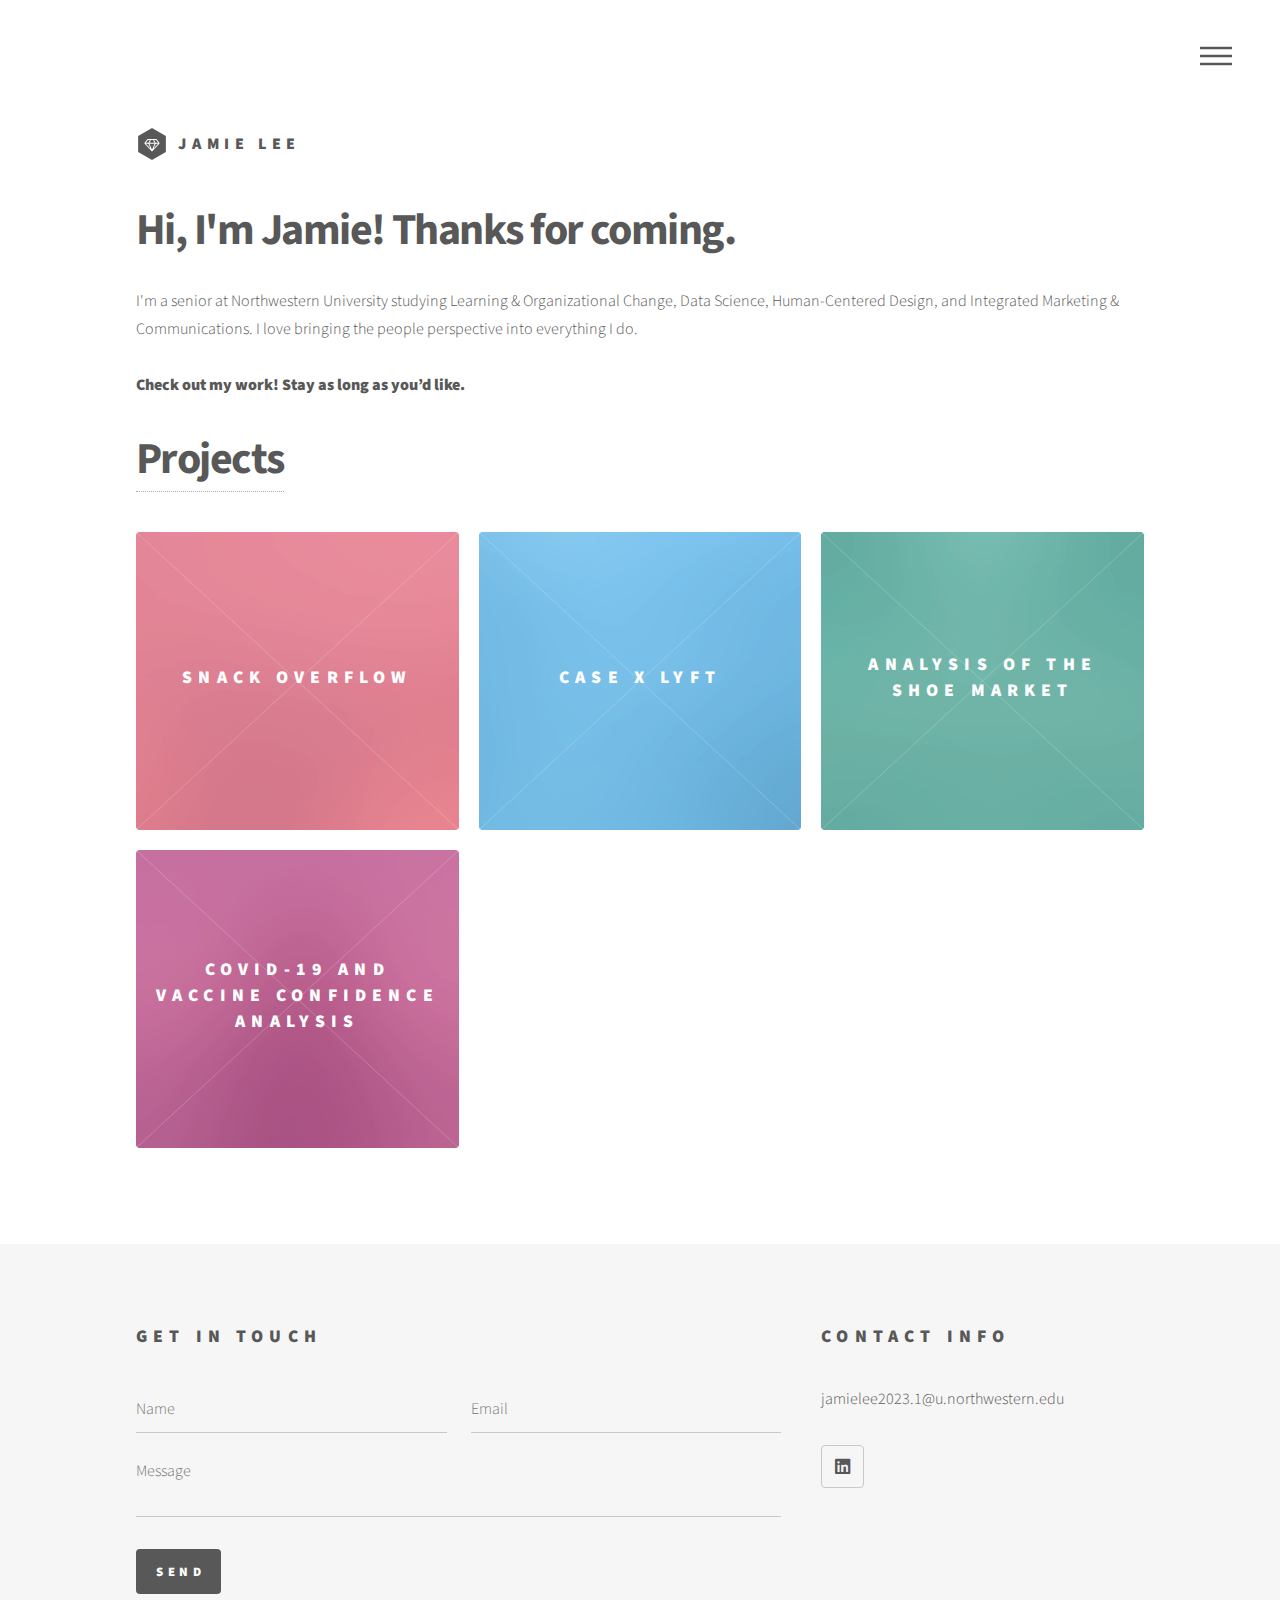
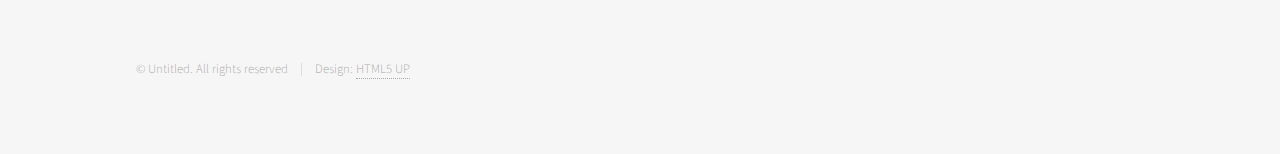
==== index.html @ cfb66560 "uploaded first draft" ====
<!DOCTYPE HTML>
<!--
	Phantom by HTML5 UP
	html5up.net | @ajlkn
	Free for personal and commercial use under the CCA 3.0 license (html5up.net/license)
-->
<html>
	<head>
		<title>Phantom by HTML5 UP</title>
		<meta charset="utf-8" />
		<meta name="viewport" content="width=device-width, initial-scale=1, user-scalable=no" />
		<link rel="stylesheet" href="assets/css/main.css" />
		<noscript><link rel="stylesheet" href="assets/css/noscript.css" /></noscript>
	</head>
	<body class="is-preload">
		<!-- Wrapper -->
			<div id="wrapper">

				<!-- Header -->
					<header id="header">
						<div class="inner">

							<!-- Logo -->
								<a href="index.html" class="logo">
									<span class="symbol"><img src="images/logo.svg" alt="" /></span><span class="title">Jamie Lee</span>
								</a>

							<!-- Nav -->
								<nav>
									<ul>
										<li><a href="#menu">Menu</a></li>
									</ul>
								</nav>

						</div>
					</header>

				<!-- Menu -->
					<nav id="menu">
						<h2>Menu</h2>
						<ul>
							<li><a href="index.html">Home</a></li>
							<li><a href="index.html#target">Projects</a></li>
							<li><a href="About_Me.html">About Me</a></li>
							<li><a href="files/Lee_Jamie_Yun_Resume_LOC.pdf" target="_blank" >Resume</a></li>
						</ul>
					</nav>

				<!-- Main -->
					<div id="main">
						<div class="inner">
							<header>
								<h1>Hi, I'm Jamie! Thanks for coming.<br /></h1>
								<p> I'm a senior at Northwestern University studying Learning & Organizational Change, Data Science, Human-Centered Design, and Integrated Marketing & Communications. I love bringing the people perspective into everything I do.<br><br>
<b>Check out my work! Stay as long as you’d like.</b>
</p>
							</header>
							<header>
							  <h1><a id="target">Projects</a></h1>
							</header>
							<section class="tiles">
								<article class="style1">
									<span class="image">
										<img src="images/pic01.jpg" alt="" />
									</span>
									<a href="project1.html">
										<h2>Snack Overflow</h2>
										<div class="content">
											<p>How might we foster a greater sense of belonging in CS at Northwestern?</p>
										</div>
									</a>
								</article>
								<article class="style2">
									<span class="image">
										<img src="images/pic02.jpg" alt="" />
									</span>
									<a href="project2.html">
										<h2>CASE x Lyft</h2>
										<div class="content">
											<p>How can we improve the ride payment experience to increase brand loyalty amongst college students?
</p>
										</div>
									</a>
								</article>
								<article class="style3">
									<span class="image">
										<img src="images/pic03.jpg" alt="" />
									</span>
									<a href="project3.html">
										<h2>Analysis of the Shoe Market</h2>
										<div class="content">
											<p>Using SPSS for market research</p>
										</div>
									</a>
								</article>
								<article class="style4">
									<span class="image">
										<img src="images/pic04.jpg" alt="" />
									</span>
									<a href="Lee_Jamie_EDA_Long_Form.html">
										<h2>COVID-19 and Vaccine Confidence Analysis</h2>
										<div class="content">
											<p>Conducting exploratory data analysis (EDA) using R</p>
										</div>
									</a>
								</article>
								<!-- for later projects, squeeze here -->
							</section>
						</div>
					</div>

				<!-- Footer -->
					<footer id="footer">
						<div class="inner">
							<section>
								<h2>Get in touch</h2>
								<form method="post" action="#">
									<div class="fields">
										<div class="field half">
											<input type="text" name="name" id="name" placeholder="Name" />
										</div>
										<div class="field half">
											<input type="email" name="email" id="email" placeholder="Email" />
										</div>
										<div class="field">
											<textarea name="message" id="message" placeholder="Message"></textarea>
										</div>
									</div>
									<ul class="actions">
										<li><input type="submit" value="Send" class="primary" /></li>
									</ul>
								</form>
							</section>
							<section>
								<h2>Contact Info</h2>
								<p>jamielee2023.1@u.northwestern.edu</p>
								<ul class="icons">
									<li><a href="https://www.linkedin.com/in/jamie-yun-lee-a96903170/" class="icon brands style2 fa-linkedin"><span class="label">LinkedIn</span></a></li>
								</ul>
							</section>
							<ul class="copyright">
								<li>&copy; Untitled. All rights reserved</li><li>Design: <a href="http://html5up.net">HTML5 UP</a></li>
							</ul>
						</div>
					</footer>

			</div>

		<!-- Scripts -->
			<script src="assets/js/jquery.min.js"></script>
			<script src="assets/js/browser.min.js"></script>
			<script src="assets/js/breakpoints.min.js"></script>
			<script src="assets/js/util.js"></script>
			<script src="assets/js/main.js"></script>

	</body>
</html>
---- assets/css/main.css ----
@import url(fontawesome-all.min.css);
@import url("https://fonts.googleapis.com/css?family=Source+Sans+Pro:300,700,900");

/*
	Phantom by HTML5 UP
	html5up.net | @ajlkn
	Free for personal and commercial use under the CCA 3.0 license (html5up.net/license)
*/

html, body, div, span, applet, object,
iframe, h1, h2, h3, h4, h5, h6, p, blockquote,
pre, a, abbr, acronym, address, big, cite,
code, del, dfn, em, img, ins, kbd, q, s, samp,
small, strike, strong, sub, sup, tt, var, b,
u, i, center, dl, dt, dd, ol, ul, li, fieldset,
form, label, legend, table, caption, tbody,
tfoot, thead, tr, th, td, article, aside,
canvas, details, embed, figure, figcaption,
footer, header, hgroup, menu, nav, output, ruby,
section, summary, time, mark, audio, video {
	margin: 0;
	padding: 0;
	border: 0;
	font-size: 100%;
	font: inherit;
	vertical-align: baseline;}

article, aside, details, figcaption, figure,
footer, header, hgroup, menu, nav, section {
	display: block;}

body {
	line-height: 1;
}

ol, ul {
	list-style: none;
}

blockquote, q {
	quotes: none;
}

	blockquote:before, blockquote:after, q:before, q:after {
		content: '';
		content: none;
	}

table {
	border-collapse: collapse;
	border-spacing: 0;
}

body {
	-webkit-text-size-adjust: none;
}

mark {
	background-color: transparent;
	color: inherit;
}

input::-moz-focus-inner {
	border: 0;
	padding: 0;
}

input, select, textarea {
	-moz-appearance: none;
	-webkit-appearance: none;
	-ms-appearance: none;
	appearance: none;
}

/* Basic */

	@-ms-viewport {
		width: device-width;
	}

	body {
		-ms-overflow-style: scrollbar;
	}

	@media screen and (max-width: 480px) {

		html, body {
			min-width: 320px;
		}

	}

	html {
		box-sizing: border-box;
	}

	*, *:before, *:after {
		box-sizing: inherit;
	}

	body {
		background: #ffffff;
	}

		body.is-preload *, body.is-preload *:before, body.is-preload *:after {
			-moz-animation: none !important;
			-webkit-animation: none !important;
			-ms-animation: none !important;
			animation: none !important;
			-moz-transition: none !important;
			-webkit-transition: none !important;
			-ms-transition: none !important;
			transition: none !important;
		}

/* Type */

	body, input, select, textarea {
		color: #585858;
		font-family: "Source Sans Pro", Helvetica, sans-serif;
		font-size: 16pt;
		font-weight: 300;
		line-height: 1.75;
	}

		@media screen and (max-width: 1680px) {

			body, input, select, textarea {
				font-size: 14pt;
			}

		}

		@media screen and (max-width: 1280px) {

			body, input, select, textarea {
				font-size: 12pt;
			}

		}

	a {
		-moz-transition: border-bottom-color 0.2s ease, color 0.2s ease;
		-webkit-transition: border-bottom-color 0.2s ease, color 0.2s ease;
		-ms-transition: border-bottom-color 0.2s ease, color 0.2s ease;
		transition: border-bottom-color 0.2s ease, color 0.2s ease;
		text-decoration: none;
		color: #585858;
		border-bottom: dotted 1px rgba(88, 88, 88, 0.5);
	}

		a:hover {
			border-bottom-color: transparent;
			color: #f2849e !important;
		}

	strong, b {
		font-weight: 900;
	}

	em, i {
		font-style: italic;
	}

	p {
		margin: 0 0 2em 0;
	}

	h1 {
		font-size: 2.75em;
		font-weight: 700;
		line-height: 1.3;
		margin: 0 0 1em 0;
		letter-spacing: -0.035em;
	}

		h1 a {
			color: inherit;
		}

		@media screen and (max-width: 736px) {

			h1 {
				font-size: 2em;
				margin: 0 0 1em 0;
			}

		}

		@media screen and (max-width: 360px) {

			h1 {
				font-size: 1.75em;
			}

		}

	h2, h3, h4, h5, h6 {
		font-weight: 900;
		line-height: 1.5;
		margin: 0 0 2em 0;
		text-transform: uppercase;
		letter-spacing: 0.35em;
	}

		h2 a, h3 a, h4 a, h5 a, h6 a {
			color: inherit;
		}

	h2 {
		font-size: 1.1em;
	}

	h3 {
		font-size: 1em;
	}

	h4 {
		font-size: 0.8em;
	}

	h5 {
		font-size: 0.8em;
	}

	h6 {
		font-size: 0.8em;
	}

	@media screen and (max-width: 980px) {

		h1 br, h2 br, h3 br, h4 br, h5 br, h6 br {
			display: none;
		}

	}

	@media screen and (max-width: 736px) {

		h2 {
			font-size: 1em;
		}

		h3 {
			font-size: 0.8em;
		}

	}

	sub {
		font-size: 0.8em;
		position: relative;
		top: 0.5em;
	}

	sup {
		font-size: 0.8em;
		position: relative;
		top: -0.5em;
	}

	blockquote {
		border-left: solid 4px #c9c9c9;
		font-style: italic;
		margin: 0 0 2em 0;
		padding: 0.5em 0 0.5em 2em;
	}

	code {
		background: rgba(144, 144, 144, 0.075);
		border-radius: 4px;
		border: solid 1px #c9c9c9;
		font-family: "Courier New", monospace;
		font-size: 0.9em;
		margin: 0 0.25em;
		padding: 0.25em 0.65em;
	}

	pre {
		-webkit-overflow-scrolling: touch;
		font-family: "Courier New", monospace;
		font-size: 0.9em;
		margin: 0 0 2em 0;
	}

		pre code {
			display: block;
			line-height: 1.75;
			padding: 1em 1.5em;
			overflow-x: auto;
		}

	hr {
		border: 0;
		border-bottom: solid 1px #c9c9c9;
		margin: 2em 0;
	}

		hr.major {
			margin: 3em 0;
		}

	.align-left {
		text-align: left;
	}

	.align-center {
		text-align: center;
	}

	.align-right {
		text-align: right;
	}

/* Row */

	.row {
		display: flex;
		flex-wrap: wrap;
		box-sizing: border-box;
		align-items: stretch;
	}

		.row > * {
			box-sizing: border-box;
		}

		.row.gtr-uniform > * > :last-child {
			margin-bottom: 0;
		}

		.row.aln-left {
			justify-content: flex-start;
		}

		.row.aln-center {
			justify-content: center;
		}

		.row.aln-right {
			justify-content: flex-end;
		}

		.row.aln-top {
			align-items: flex-start;
		}

		.row.aln-middle {
			align-items: center;
		}

		.row.aln-bottom {
			align-items: flex-end;
		}

		.row > .imp {
			order: -1;
		}

		.row > .col-1 {
			width: 8.33333%;
		}

		.row > .off-1 {
			margin-left: 8.33333%;
		}

		.row > .col-2 {
			width: 16.66667%;
		}

		.row > .off-2 {
			margin-left: 16.66667%;
		}

		.row > .col-3 {
			width: 25%;
		}

		.row > .off-3 {
			margin-left: 25%;
		}

		.row > .col-4 {
			width: 33.33333%;
		}

		.row > .off-4 {
			margin-left: 33.33333%;
		}

		.row > .col-5 {
			width: 41.66667%;
		}

		.row > .off-5 {
			margin-left: 41.66667%;
		}

		.row > .col-6 {
			width: 50%;
		}

		.row > .off-6 {
			margin-left: 50%;
		}

		.row > .col-7 {
			width: 58.33333%;
		}

		.row > .off-7 {
			margin-left: 58.33333%;
		}

		.row > .col-8 {
			width: 66.66667%;
		}

		.row > .off-8 {
			margin-left: 66.66667%;
		}

		.row > .col-9 {
			width: 75%;
		}

		.row > .off-9 {
			margin-left: 75%;
		}

		.row > .col-10 {
			width: 83.33333%;
		}

		.row > .off-10 {
			margin-left: 83.33333%;
		}

		.row > .col-11 {
			width: 91.66667%;
		}

		.row > .off-11 {
			margin-left: 91.66667%;
		}

		.row > .col-12 {
			width: 100%;
		}

		.row > .off-12 {
			margin-left: 100%;
		}

		.row.gtr-0 {
			margin-top: 0;
			margin-left: 0em;
		}

			.row.gtr-0 > * {
				padding: 0 0 0 0em;
			}

			.row.gtr-0.gtr-uniform {
				margin-top: 0em;
			}

				.row.gtr-0.gtr-uniform > * {
					padding-top: 0em;
				}

		.row.gtr-25 {
			margin-top: 0;
			margin-left: -0.5em;
		}

			.row.gtr-25 > * {
				padding: 0 0 0 0.5em;
			}

			.row.gtr-25.gtr-uniform {
				margin-top: -0.5em;
			}

				.row.gtr-25.gtr-uniform > * {
					padding-top: 0.5em;
				}

		.row.gtr-50 {
			margin-top: 0;
			margin-left: -1em;
		}

			.row.gtr-50 > * {
				padding: 0 0 0 1em;
			}

			.row.gtr-50.gtr-uniform {
				margin-top: -1em;
			}

				.row.gtr-50.gtr-uniform > * {
					padding-top: 1em;
				}

		.row {
			margin-top: 0;
			margin-left: -2em;
		}

			.row > * {
				padding: 0 0 0 2em;
			}

			.row.gtr-uniform {
				margin-top: -2em;
			}

				.row.gtr-uniform > * {
					padding-top: 2em;
				}

		.row.gtr-150 {
			margin-top: 0;
			margin-left: -3em;
		}

			.row.gtr-150 > * {
				padding: 0 0 0 3em;
			}

			.row.gtr-150.gtr-uniform {
				margin-top: -3em;
			}

				.row.gtr-150.gtr-uniform > * {
					padding-top: 3em;
				}

		.row.gtr-200 {
			margin-top: 0;
			margin-left: -4em;
		}

			.row.gtr-200 > * {
				padding: 0 0 0 4em;
			}

			.row.gtr-200.gtr-uniform {
				margin-top: -4em;
			}

				.row.gtr-200.gtr-uniform > * {
					padding-top: 4em;
				}

		@media screen and (max-width: 1680px) {

			.row {
				display: flex;
				flex-wrap: wrap;
				box-sizing: border-box;
				align-items: stretch;
			}

				.row > * {
					box-sizing: border-box;
				}

				.row.gtr-uniform > * > :last-child {
					margin-bottom: 0;
				}

				.row.aln-left {
					justify-content: flex-start;
				}

				.row.aln-center {
					justify-content: center;
				}

				.row.aln-right {
					justify-content: flex-end;
				}

				.row.aln-top {
					align-items: flex-start;
				}

				.row.aln-middle {
					align-items: center;
				}

				.row.aln-bottom {
					align-items: flex-end;
				}

				.row > .imp-xlarge {
					order: -1;
				}

				.row > .col-1-xlarge {
					width: 8.33333%;
				}

				.row > .off-1-xlarge {
					margin-left: 8.33333%;
				}

				.row > .col-2-xlarge {
					width: 16.66667%;
				}

				.row > .off-2-xlarge {
					margin-left: 16.66667%;
				}

				.row > .col-3-xlarge {
					width: 25%;
				}

				.row > .off-3-xlarge {
					margin-left: 25%;
				}

				.row > .col-4-xlarge {
					width: 33.33333%;
				}

				.row > .off-4-xlarge {
					margin-left: 33.33333%;
				}

				.row > .col-5-xlarge {
					width: 41.66667%;
				}

				.row > .off-5-xlarge {
					margin-left: 41.66667%;
				}

				.row > .col-6-xlarge {
					width: 50%;
				}

				.row > .off-6-xlarge {
					margin-left: 50%;
				}

				.row > .col-7-xlarge {
					width: 58.33333%;
				}

				.row > .off-7-xlarge {
					margin-left: 58.33333%;
				}

				.row > .col-8-xlarge {
					width: 66.66667%;
				}

				.row > .off-8-xlarge {
					margin-left: 66.66667%;
				}

				.row > .col-9-xlarge {
					width: 75%;
				}

				.row > .off-9-xlarge {
					margin-left: 75%;
				}

				.row > .col-10-xlarge {
					width: 83.33333%;
				}

				.row > .off-10-xlarge {
					margin-left: 83.33333%;
				}

				.row > .col-11-xlarge {
					width: 91.66667%;
				}

				.row > .off-11-xlarge {
					margin-left: 91.66667%;
				}

				.row > .col-12-xlarge {
					width: 100%;
				}

				.row > .off-12-xlarge {
					margin-left: 100%;
				}

				.row.gtr-0 {
					margin-top: 0;
					margin-left: 0em;
				}

					.row.gtr-0 > * {
						padding: 0 0 0 0em;
					}

					.row.gtr-0.gtr-uniform {
						margin-top: 0em;
					}

						.row.gtr-0.gtr-uniform > * {
							padding-top: 0em;
						}

				.row.gtr-25 {
					margin-top: 0;
					margin-left: -0.5em;
				}

					.row.gtr-25 > * {
						padding: 0 0 0 0.5em;
					}

					.row.gtr-25.gtr-uniform {
						margin-top: -0.5em;
					}

						.row.gtr-25.gtr-uniform > * {
							padding-top: 0.5em;
						}

				.row.gtr-50 {
					margin-top: 0;
					margin-left: -1em;
				}

					.row.gtr-50 > * {
						padding: 0 0 0 1em;
					}

					.row.gtr-50.gtr-uniform {
						margin-top: -1em;
					}

						.row.gtr-50.gtr-uniform > * {
							padding-top: 1em;
						}

				.row {
					margin-top: 0;
					margin-left: -2em;
				}

					.row > * {
						padding: 0 0 0 2em;
					}

					.row.gtr-uniform {
						margin-top: -2em;
					}

						.row.gtr-uniform > * {
							padding-top: 2em;
						}

				.row.gtr-150 {
					margin-top: 0;
					margin-left: -3em;
				}

					.row.gtr-150 > * {
						padding: 0 0 0 3em;
					}

					.row.gtr-150.gtr-uniform {
						margin-top: -3em;
					}

						.row.gtr-150.gtr-uniform > * {
							padding-top: 3em;
						}

				.row.gtr-200 {
					margin-top: 0;
					margin-left: -4em;
				}

					.row.gtr-200 > * {
						padding: 0 0 0 4em;
					}

					.row.gtr-200.gtr-uniform {
						margin-top: -4em;
					}

						.row.gtr-200.gtr-uniform > * {
							padding-top: 4em;
						}

		}

		@media screen and (max-width: 1280px) {

			.row {
				display: flex;
				flex-wrap: wrap;
				box-sizing: border-box;
				align-items: stretch;
			}

				.row > * {
					box-sizing: border-box;
				}

				.row.gtr-uniform > * > :last-child {
					margin-bottom: 0;
				}

				.row.aln-left {
					justify-content: flex-start;
				}

				.row.aln-center {
					justify-content: center;
				}

				.row.aln-right {
					justify-content: flex-end;
				}

				.row.aln-top {
					align-items: flex-start;
				}

				.row.aln-middle {
					align-items: center;
				}

				.row.aln-bottom {
					align-items: flex-end;
				}

				.row > .imp-large {
					order: -1;
				}

				.row > .col-1-large {
					width: 8.33333%;
				}

				.row > .off-1-large {
					margin-left: 8.33333%;
				}

				.row > .col-2-large {
					width: 16.66667%;
				}

				.row > .off-2-large {
					margin-left: 16.66667%;
				}

				.row > .col-3-large {
					width: 25%;
				}

				.row > .off-3-large {
					margin-left: 25%;
				}

				.row > .col-4-large {
					width: 33.33333%;
				}

				.row > .off-4-large {
					margin-left: 33.33333%;
				}

				.row > .col-5-large {
					width: 41.66667%;
				}

				.row > .off-5-large {
					margin-left: 41.66667%;
				}

				.row > .col-6-large {
					width: 50%;
				}

				.row > .off-6-large {
					margin-left: 50%;
				}

				.row > .col-7-large {
					width: 58.33333%;
				}

				.row > .off-7-large {
					margin-left: 58.33333%;
				}

				.row > .col-8-large {
					width: 66.66667%;
				}

				.row > .off-8-large {
					margin-left: 66.66667%;
				}

				.row > .col-9-large {
					width: 75%;
				}

				.row > .off-9-large {
					margin-left: 75%;
				}

				.row > .col-10-large {
					width: 83.33333%;
				}

				.row > .off-10-large {
					margin-left: 83.33333%;
				}

				.row > .col-11-large {
					width: 91.66667%;
				}

				.row > .off-11-large {
					margin-left: 91.66667%;
				}

				.row > .col-12-large {
					width: 100%;
				}

				.row > .off-12-large {
					margin-left: 100%;
				}

				.row.gtr-0 {
					margin-top: 0;
					margin-left: 0em;
				}

					.row.gtr-0 > * {
						padding: 0 0 0 0em;
					}

					.row.gtr-0.gtr-uniform {
						margin-top: 0em;
					}

						.row.gtr-0.gtr-uniform > * {
							padding-top: 0em;
						}

				.row.gtr-25 {
					margin-top: 0;
					margin-left: -0.5em;
				}

					.row.gtr-25 > * {
						padding: 0 0 0 0.5em;
					}

					.row.gtr-25.gtr-uniform {
						margin-top: -0.5em;
					}

						.row.gtr-25.gtr-uniform > * {
							padding-top: 0.5em;
						}

				.row.gtr-50 {
					margin-top: 0;
					margin-left: -1em;
				}

					.row.gtr-50 > * {
						padding: 0 0 0 1em;
					}

					.row.gtr-50.gtr-uniform {
						margin-top: -1em;
					}

						.row.gtr-50.gtr-uniform > * {
							padding-top: 1em;
						}

				.row {
					margin-top: 0;
					margin-left: -2em;
				}

					.row > * {
						padding: 0 0 0 2em;
					}

					.row.gtr-uniform {
						margin-top: -2em;
					}

						.row.gtr-uniform > * {
							padding-top: 2em;
						}

				.row.gtr-150 {
					margin-top: 0;
					margin-left: -3em;
				}

					.row.gtr-150 > * {
						padding: 0 0 0 3em;
					}

					.row.gtr-150.gtr-uniform {
						margin-top: -3em;
					}

						.row.gtr-150.gtr-uniform > * {
							padding-top: 3em;
						}

				.row.gtr-200 {
					margin-top: 0;
					margin-left: -4em;
				}

					.row.gtr-200 > * {
						padding: 0 0 0 4em;
					}

					.row.gtr-200.gtr-uniform {
						margin-top: -4em;
					}

						.row.gtr-200.gtr-uniform > * {
							padding-top: 4em;
						}

		}

		@media screen and (max-width: 980px) {

			.row {
				display: flex;
				flex-wrap: wrap;
				box-sizing: border-box;
				align-items: stretch;
			}

				.row > * {
					box-sizing: border-box;
				}

				.row.gtr-uniform > * > :last-child {
					margin-bottom: 0;
				}

				.row.aln-left {
					justify-content: flex-start;
				}

				.row.aln-center {
					justify-content: center;
				}

				.row.aln-right {
					justify-content: flex-end;
				}

				.row.aln-top {
					align-items: flex-start;
				}

				.row.aln-middle {
					align-items: center;
				}

				.row.aln-bottom {
					align-items: flex-end;
				}

				.row > .imp-medium {
					order: -1;
				}

				.row > .col-1-medium {
					width: 8.33333%;
				}

				.row > .off-1-medium {
					margin-left: 8.33333%;
				}

				.row > .col-2-medium {
					width: 16.66667%;
				}

				.row > .off-2-medium {
					margin-left: 16.66667%;
				}

				.row > .col-3-medium {
					width: 25%;
				}

				.row > .off-3-medium {
					margin-left: 25%;
				}

				.row > .col-4-medium {
					width: 33.33333%;
				}

				.row > .off-4-medium {
					margin-left: 33.33333%;
				}

				.row > .col-5-medium {
					width: 41.66667%;
				}

				.row > .off-5-medium {
					margin-left: 41.66667%;
				}

				.row > .col-6-medium {
					width: 50%;
				}

				.row > .off-6-medium {
					margin-left: 50%;
				}

				.row > .col-7-medium {
					width: 58.33333%;
				}

				.row > .off-7-medium {
					margin-left: 58.33333%;
				}

				.row > .col-8-medium {
					width: 66.66667%;
				}

				.row > .off-8-medium {
					margin-left: 66.66667%;
				}

				.row > .col-9-medium {
					width: 75%;
				}

				.row > .off-9-medium {
					margin-left: 75%;
				}

				.row > .col-10-medium {
					width: 83.33333%;
				}

				.row > .off-10-medium {
					margin-left: 83.33333%;
				}

				.row > .col-11-medium {
					width: 91.66667%;
				}

				.row > .off-11-medium {
					margin-left: 91.66667%;
				}

				.row > .col-12-medium {
					width: 100%;
				}

				.row > .off-12-medium {
					margin-left: 100%;
				}

				.row.gtr-0 {
					margin-top: 0;
					margin-left: 0em;
				}

					.row.gtr-0 > * {
						padding: 0 0 0 0em;
					}

					.row.gtr-0.gtr-uniform {
						margin-top: 0em;
					}

						.row.gtr-0.gtr-uniform > * {
							padding-top: 0em;
						}

				.row.gtr-25 {
					margin-top: 0;
					margin-left: -0.375em;
				}

					.row.gtr-25 > * {
						padding: 0 0 0 0.375em;
					}

					.row.gtr-25.gtr-uniform {
						margin-top: -0.375em;
					}

						.row.gtr-25.gtr-uniform > * {
							padding-top: 0.375em;
						}

				.row.gtr-50 {
					margin-top: 0;
					margin-left: -0.75em;
				}

					.row.gtr-50 > * {
						padding: 0 0 0 0.75em;
					}

					.row.gtr-50.gtr-uniform {
						margin-top: -0.75em;
					}

						.row.gtr-50.gtr-uniform > * {
							padding-top: 0.75em;
						}

				.row {
					margin-top: 0;
					margin-left: -1.5em;
				}

					.row > * {
						padding: 0 0 0 1.5em;
					}

					.row.gtr-uniform {
						margin-top: -1.5em;
					}

						.row.gtr-uniform > * {
							padding-top: 1.5em;
						}

				.row.gtr-150 {
					margin-top: 0;
					margin-left: -2.25em;
				}

					.row.gtr-150 > * {
						padding: 0 0 0 2.25em;
					}

					.row.gtr-150.gtr-uniform {
						margin-top: -2.25em;
					}

						.row.gtr-150.gtr-uniform > * {
							padding-top: 2.25em;
						}

				.row.gtr-200 {
					margin-top: 0;
					margin-left: -3em;
				}

					.row.gtr-200 > * {
						padding: 0 0 0 3em;
					}

					.row.gtr-200.gtr-uniform {
						margin-top: -3em;
					}

						.row.gtr-200.gtr-uniform > * {
							padding-top: 3em;
						}

		}

		@media screen and (max-width: 736px) {

			.row {
				display: flex;
				flex-wrap: wrap;
				box-sizing: border-box;
				align-items: stretch;
			}

				.row > * {
					box-sizing: border-box;
				}

				.row.gtr-uniform > * > :last-child {
					margin-bottom: 0;
				}

				.row.aln-left {
					justify-content: flex-start;
				}

				.row.aln-center {
					justify-content: center;
				}

				.row.aln-right {
					justify-content: flex-end;
				}

				.row.aln-top {
					align-items: flex-start;
				}

				.row.aln-middle {
					align-items: center;
				}

				.row.aln-bottom {
					align-items: flex-end;
				}

				.row > .imp-small {
					order: -1;
				}

				.row > .col-1-small {
					width: 8.33333%;
				}

				.row > .off-1-small {
					margin-left: 8.33333%;
				}

				.row > .col-2-small {
					width: 16.66667%;
				}

				.row > .off-2-small {
					margin-left: 16.66667%;
				}

				.row > .col-3-small {
					width: 25%;
				}

				.row > .off-3-small {
					margin-left: 25%;
				}

				.row > .col-4-small {
					width: 33.33333%;
				}

				.row > .off-4-small {
					margin-left: 33.33333%;
				}

				.row > .col-5-small {
					width: 41.66667%;
				}

				.row > .off-5-small {
					margin-left: 41.66667%;
				}

				.row > .col-6-small {
					width: 50%;
				}

				.row > .off-6-small {
					margin-left: 50%;
				}

				.row > .col-7-small {
					width: 58.33333%;
				}

				.row > .off-7-small {
					margin-left: 58.33333%;
				}

				.row > .col-8-small {
					width: 66.66667%;
				}

				.row > .off-8-small {
					margin-left: 66.66667%;
				}

				.row > .col-9-small {
					width: 75%;
				}

				.row > .off-9-small {
					margin-left: 75%;
				}

				.row > .col-10-small {
					width: 83.33333%;
				}

				.row > .off-10-small {
					margin-left: 83.33333%;
				}

				.row > .col-11-small {
					width: 91.66667%;
				}

				.row > .off-11-small {
					margin-left: 91.66667%;
				}

				.row > .col-12-small {
					width: 100%;
				}

				.row > .off-12-small {
					margin-left: 100%;
				}

				.row.gtr-0 {
					margin-top: 0;
					margin-left: 0em;
				}

					.row.gtr-0 > * {
						padding: 0 0 0 0em;
					}

					.row.gtr-0.gtr-uniform {
						margin-top: 0em;
					}

						.row.gtr-0.gtr-uniform > * {
							padding-top: 0em;
						}

				.row.gtr-25 {
					margin-top: 0;
					margin-left: -0.25em;
				}

					.row.gtr-25 > * {
						padding: 0 0 0 0.25em;
					}

					.row.gtr-25.gtr-uniform {
						margin-top: -0.25em;
					}

						.row.gtr-25.gtr-uniform > * {
							padding-top: 0.25em;
						}

				.row.gtr-50 {
					margin-top: 0;
					margin-left: -0.5em;
				}

					.row.gtr-50 > * {
						padding: 0 0 0 0.5em;
					}

					.row.gtr-50.gtr-uniform {
						margin-top: -0.5em;
					}

						.row.gtr-50.gtr-uniform > * {
							padding-top: 0.5em;
						}

				.row {
					margin-top: 0;
					margin-left: -1em;
				}

					.row > * {
						padding: 0 0 0 1em;
					}

					.row.gtr-uniform {
						margin-top: -1em;
					}

						.row.gtr-uniform > * {
							padding-top: 1em;
						}

				.row.gtr-150 {
					margin-top: 0;
					margin-left: -1.5em;
				}

					.row.gtr-150 > * {
						padding: 0 0 0 1.5em;
					}

					.row.gtr-150.gtr-uniform {
						margin-top: -1.5em;
					}

						.row.gtr-150.gtr-uniform > * {
							padding-top: 1.5em;
						}

				.row.gtr-200 {
					margin-top: 0;
					margin-left: -2em;
				}

					.row.gtr-200 > * {
						padding: 0 0 0 2em;
					}

					.row.gtr-200.gtr-uniform {
						margin-top: -2em;
					}

						.row.gtr-200.gtr-uniform > * {
							padding-top: 2em;
						}

		}

		@media screen and (max-width: 480px) {

			.row {
				display: flex;
				flex-wrap: wrap;
				box-sizing: border-box;
				align-items: stretch;
			}

				.row > * {
					box-sizing: border-box;
				}

				.row.gtr-uniform > * > :last-child {
					margin-bottom: 0;
				}

				.row.aln-left {
					justify-content: flex-start;
				}

				.row.aln-center {
					justify-content: center;
				}

				.row.aln-right {
					justify-content: flex-end;
				}

				.row.aln-top {
					align-items: flex-start;
				}

				.row.aln-middle {
					align-items: center;
				}

				.row.aln-bottom {
					align-items: flex-end;
				}

				.row > .imp-xsmall {
					order: -1;
				}

				.row > .col-1-xsmall {
					width: 8.33333%;
				}

				.row > .off-1-xsmall {
					margin-left: 8.33333%;
				}

				.row > .col-2-xsmall {
					width: 16.66667%;
				}

				.row > .off-2-xsmall {
					margin-left: 16.66667%;
				}

				.row > .col-3-xsmall {
					width: 25%;
				}

				.row > .off-3-xsmall {
					margin-left: 25%;
				}

				.row > .col-4-xsmall {
					width: 33.33333%;
				}

				.row > .off-4-xsmall {
					margin-left: 33.33333%;
				}

				.row > .col-5-xsmall {
					width: 41.66667%;
				}

				.row > .off-5-xsmall {
					margin-left: 41.66667%;
				}

				.row > .col-6-xsmall {
					width: 50%;
				}

				.row > .off-6-xsmall {
					margin-left: 50%;
				}

				.row > .col-7-xsmall {
					width: 58.33333%;
				}

				.row > .off-7-xsmall {
					margin-left: 58.33333%;
				}

				.row > .col-8-xsmall {
					width: 66.66667%;
				}

				.row > .off-8-xsmall {
					margin-left: 66.66667%;
				}

				.row > .col-9-xsmall {
					width: 75%;
				}

				.row > .off-9-xsmall {
					margin-left: 75%;
				}

				.row > .col-10-xsmall {
					width: 83.33333%;
				}

				.row > .off-10-xsmall {
					margin-left: 83.33333%;
				}

				.row > .col-11-xsmall {
					width: 91.66667%;
				}

				.row > .off-11-xsmall {
					margin-left: 91.66667%;
				}

				.row > .col-12-xsmall {
					width: 100%;
				}

				.row > .off-12-xsmall {
					margin-left: 100%;
				}

				.row.gtr-0 {
					margin-top: 0;
					margin-left: 0em;
				}

					.row.gtr-0 > * {
						padding: 0 0 0 0em;
					}

					.row.gtr-0.gtr-uniform {
						margin-top: 0em;
					}

						.row.gtr-0.gtr-uniform > * {
							padding-top: 0em;
						}

				.row.gtr-25 {
					margin-top: 0;
					margin-left: -0.25em;
				}

					.row.gtr-25 > * {
						padding: 0 0 0 0.25em;
					}

					.row.gtr-25.gtr-uniform {
						margin-top: -0.25em;
					}

						.row.gtr-25.gtr-uniform > * {
							padding-top: 0.25em;
						}

				.row.gtr-50 {
					margin-top: 0;
					margin-left: -0.5em;
				}

					.row.gtr-50 > * {
						padding: 0 0 0 0.5em;
					}

					.row.gtr-50.gtr-uniform {
						margin-top: -0.5em;
					}

						.row.gtr-50.gtr-uniform > * {
							padding-top: 0.5em;
						}

				.row {
					margin-top: 0;
					margin-left: -1em;
				}

					.row > * {
						padding: 0 0 0 1em;
					}

					.row.gtr-uniform {
						margin-top: -1em;
					}

						.row.gtr-uniform > * {
							padding-top: 1em;
						}

				.row.gtr-150 {
					margin-top: 0;
					margin-left: -1.5em;
				}

					.row.gtr-150 > * {
						padding: 0 0 0 1.5em;
					}

					.row.gtr-150.gtr-uniform {
						margin-top: -1.5em;
					}

						.row.gtr-150.gtr-uniform > * {
							padding-top: 1.5em;
						}

				.row.gtr-200 {
					margin-top: 0;
					margin-left: -2em;
				}

					.row.gtr-200 > * {
						padding: 0 0 0 2em;
					}

					.row.gtr-200.gtr-uniform {
						margin-top: -2em;
					}

						.row.gtr-200.gtr-uniform > * {
							padding-top: 2em;
						}

		}

/* Section/Article */

	section.special, article.special {
		text-align: center;
	}

	header p {
		margin-top: -1em;
	}

	@media screen and (max-width: 736px) {

		header p {
			margin-top: 0;
		}

	}

/* Icon */

	.icon {
		text-decoration: none;
		border-bottom: none;
		position: relative;
	}

		.icon:before {
			-moz-osx-font-smoothing: grayscale;
			-webkit-font-smoothing: antialiased;
			display: inline-block;
			font-style: normal;
			font-variant: normal;
			text-rendering: auto;
			line-height: 1;
			text-transform: none !important;
			font-family: 'Font Awesome 5 Free';
			font-weight: 400;
		}

		.icon > .label {
			display: none;
		}

		.icon:before {
			line-height: inherit;
		}

		.icon.solid:before {
			font-weight: 900;
		}

		.icon.brands:before {
			font-family: 'Font Awesome 5 Brands';
		}

		.icon.style2 {
			-moz-transition: background-color 0.2s ease-in-out, color 0.2s ease-in-out, border-color 0.2s ease-in-out;
			-webkit-transition: background-color 0.2s ease-in-out, color 0.2s ease-in-out, border-color 0.2s ease-in-out;
			-ms-transition: background-color 0.2s ease-in-out, color 0.2s ease-in-out, border-color 0.2s ease-in-out;
			transition: background-color 0.2s ease-in-out, color 0.2s ease-in-out, border-color 0.2s ease-in-out;
			background-color: transparent;
			border: solid 1px #c9c9c9;
			border-radius: 4px;
			width: 2.65em;
			height: 2.65em;
			display: inline-block;
			text-align: center;
			line-height: 2.65em;
			color: inherit;
		}

			.icon.style2:before {
				font-size: 1.1em;
			}

			.icon.style2:hover {
				color: #f2849e;
				border-color: #f2849e;
			}

			.icon.style2:active {
				background-color: rgba(242, 132, 158, 0.1);
			}

/* List */

	ol {
		list-style: decimal;
		margin: 0 0 2em 0;
		padding-left: 1.25em;
	}

		ol li {
			padding-left: 0.25em;
		}

	ul {
		list-style: disc;
		margin: 0 0 2em 0;
		padding-left: 1em;
	}

		ul li {
			padding-left: 0.5em;
		}

		ul.alt {
			list-style: none;
			padding-left: 0;
		}

			ul.alt li {
				border-top: solid 1px #c9c9c9;
				padding: 0.5em 0;
			}

				ul.alt li:first-child {
					border-top: 0;
					padding-top: 0;
				}

	dl {
		margin: 0 0 2em 0;
	}

		dl dt {
			display: block;
			font-weight: 900;
			margin: 0 0 1em 0;
		}

		dl dd {
			margin-left: 2em;
		}

/* Actions */

	ul.actions {
		display: -moz-flex;
		display: -webkit-flex;
		display: -ms-flex;
		display: flex;
		cursor: default;
		list-style: none;
		margin-left: -1em;
		padding-left: 0;
	}

		ul.actions li {
			padding: 0 0 0 1em;
			vertical-align: middle;
		}

		ul.actions.special {
			-moz-justify-content: center;
			-webkit-justify-content: center;
			-ms-justify-content: center;
			justify-content: center;
			width: 100%;
			margin-left: 0;
		}

			ul.actions.special li:first-child {
				padding-left: 0;
			}

		ul.actions.stacked {
			-moz-flex-direction: column;
			-webkit-flex-direction: column;
			-ms-flex-direction: column;
			flex-direction: column;
			margin-left: 0;
		}

			ul.actions.stacked li {
				padding: 1.3em 0 0 0;
			}

				ul.actions.stacked li:first-child {
					padding-top: 0;
				}

		ul.actions.fit {
			width: calc(100% + 1em);
		}

			ul.actions.fit li {
				-moz-flex-grow: 1;
				-webkit-flex-grow: 1;
				-ms-flex-grow: 1;
				flex-grow: 1;
				-moz-flex-shrink: 1;
				-webkit-flex-shrink: 1;
				-ms-flex-shrink: 1;
				flex-shrink: 1;
				width: 100%;
			}

				ul.actions.fit li > * {
					width: 100%;
				}

			ul.actions.fit.stacked {
				width: 100%;
			}

		@media screen and (max-width: 480px) {

			ul.actions:not(.fixed) {
				-moz-flex-direction: column;
				-webkit-flex-direction: column;
				-ms-flex-direction: column;
				flex-direction: column;
				margin-left: 0;
				width: 100% !important;
			}

				ul.actions:not(.fixed) li {
					-moz-flex-grow: 1;
					-webkit-flex-grow: 1;
					-ms-flex-grow: 1;
					flex-grow: 1;
					-moz-flex-shrink: 1;
					-webkit-flex-shrink: 1;
					-ms-flex-shrink: 1;
					flex-shrink: 1;
					padding: 1em 0 0 0;
					text-align: center;
					width: 100%;
				}

					ul.actions:not(.fixed) li > * {
						width: 100%;
					}

					ul.actions:not(.fixed) li:first-child {
						padding-top: 0;
					}

					ul.actions:not(.fixed) li input[type="submit"],
					ul.actions:not(.fixed) li input[type="reset"],
					ul.actions:not(.fixed) li input[type="button"],
					ul.actions:not(.fixed) li button,
					ul.actions:not(.fixed) li .button {
						width: 100%;
					}

						ul.actions:not(.fixed) li input[type="submit"].icon:before,
						ul.actions:not(.fixed) li input[type="reset"].icon:before,
						ul.actions:not(.fixed) li input[type="button"].icon:before,
						ul.actions:not(.fixed) li button.icon:before,
						ul.actions:not(.fixed) li .button.icon:before {
							margin-left: -0.5rem;
						}

		}

/* Icons */

	ul.icons {
		cursor: default;
		list-style: none;
		padding-left: 0;
		margin: -1em 0 2em -1em;
	}

		ul.icons li {
			display: inline-block;
			padding: 1em 0 0 1em;
		}

/* Form */

	form {
		margin: 0 0 2em 0;
		overflow-x: hidden;
	}

		form > :last-child {
			margin-bottom: 0;
		}

		form > .fields {
			display: -moz-flex;
			display: -webkit-flex;
			display: -ms-flex;
			display: flex;
			-moz-flex-wrap: wrap;
			-webkit-flex-wrap: wrap;
			-ms-flex-wrap: wrap;
			flex-wrap: wrap;
			width: calc(100% + 3em);
			margin: -1.5em 0 2em -1.5em;
		}

			form > .fields > .field {
				-moz-flex-grow: 0;
				-webkit-flex-grow: 0;
				-ms-flex-grow: 0;
				flex-grow: 0;
				-moz-flex-shrink: 0;
				-webkit-flex-shrink: 0;
				-ms-flex-shrink: 0;
				flex-shrink: 0;
				padding: 1.5em 0 0 1.5em;
				width: calc(100% - 1.5em);
			}

				form > .fields > .field.half {
					width: calc(50% - 0.75em);
				}

				form > .fields > .field.third {
					width: calc(100%/3 - 0.5em);
				}

				form > .fields > .field.quarter {
					width: calc(25% - 0.375em);
				}

		@media screen and (max-width: 480px) {

			form > .fields {
				width: calc(100% + 3em);
				margin: -1.5em 0 2em -1.5em;
			}

				form > .fields > .field {
					padding: 1.5em 0 0 1.5em;
					width: calc(100% - 1.5em);
				}

					form > .fields > .field.half {
						width: calc(100% - 1.5em);
					}

					form > .fields > .field.third {
						width: calc(100% - 1.5em);
					}

					form > .fields > .field.quarter {
						width: calc(100% - 1.5em);
					}

		}

	label {
		display: block;
		font-size: 0.9em;
		font-weight: 900;
		margin: 0 0 1em 0;
	}

	input[type="text"],
	input[type="password"],
	input[type="email"],
	input[type="tel"],
	select,
	textarea {
		-moz-appearance: none;
		-webkit-appearance: none;
		-ms-appearance: none;
		appearance: none;
		background-color: transparent;
		border: none;
		border-radius: 0;
		border-bottom: solid 1px #c9c9c9;
		color: inherit;
		display: block;
		outline: 0;
		padding: 0;
		text-decoration: none;
		width: 100%;
	}

		input[type="text"]:invalid,
		input[type="password"]:invalid,
		input[type="email"]:invalid,
		input[type="tel"]:invalid,
		select:invalid,
		textarea:invalid {
			box-shadow: none;
		}

		input[type="text"]:focus,
		input[type="password"]:focus,
		input[type="email"]:focus,
		input[type="tel"]:focus,
		select:focus,
		textarea:focus {
			border-bottom-color: #f2849e;
			box-shadow: inset 0 -1px 0 0 #f2849e;
		}

	select {
		background-image: url("data:image/svg+xml;charset=utf8,%3Csvg xmlns='http://www.w3.org/2000/svg' width='40' height='40' preserveAspectRatio='none' viewBox='0 0 40 40'%3E%3Cpath d='M9.4,12.3l10.4,10.4l10.4-10.4c0.2-0.2,0.5-0.4,0.9-0.4c0.3,0,0.6,0.1,0.9,0.4l3.3,3.3c0.2,0.2,0.4,0.5,0.4,0.9 c0,0.4-0.1,0.6-0.4,0.9L20.7,31.9c-0.2,0.2-0.5,0.4-0.9,0.4c-0.3,0-0.6-0.1-0.9-0.4L4.3,17.3c-0.2-0.2-0.4-0.5-0.4-0.9 c0-0.4,0.1-0.6,0.4-0.9l3.3-3.3c0.2-0.2,0.5-0.4,0.9-0.4S9.1,12.1,9.4,12.3z' fill='%23c9c9c9' /%3E%3C/svg%3E");
		background-size: 1.25rem;
		background-repeat: no-repeat;
		background-position: calc(100% - 1rem) center;
		height: 3em;
		padding-right: 3em;
		text-overflow: ellipsis;
	}

		select option {
			background: #ffffff;
		}

		select:focus::-ms-value {
			background-color: transparent;
		}

		select::-ms-expand {
			display: none;
		}

	input[type="text"],
	input[type="password"],
	input[type="email"],
	select {
		height: 3em;
	}

	textarea {
		padding: 0;
		min-height: 3.75em;
	}

	input[type="checkbox"],
	input[type="radio"] {
		-moz-appearance: none;
		-webkit-appearance: none;
		-ms-appearance: none;
		appearance: none;
		display: block;
		float: left;
		margin-right: -2em;
		opacity: 0;
		width: 1em;
		z-index: -1;
	}

		input[type="checkbox"] + label,
		input[type="radio"] + label {
			text-decoration: none;
			color: #585858;
			cursor: pointer;
			display: inline-block;
			font-size: 1em;
			font-weight: 300;
			padding-left: 2.55em;
			padding-right: 0.75em;
			position: relative;
		}

			input[type="checkbox"] + label:before,
			input[type="radio"] + label:before {
				-moz-osx-font-smoothing: grayscale;
				-webkit-font-smoothing: antialiased;
				display: inline-block;
				font-style: normal;
				font-variant: normal;
				text-rendering: auto;
				line-height: 1;
				text-transform: none !important;
				font-family: 'Font Awesome 5 Free';
				font-weight: 900;
			}

			input[type="checkbox"] + label:before,
			input[type="radio"] + label:before {
				border-radius: 4px;
				border: solid 1px #c9c9c9;
				content: '';
				display: inline-block;
				font-size: 0.8em;
				height: 2.25em;
				left: 0;
				line-height: 2.25em;
				position: absolute;
				text-align: center;
				top: 0;
				width: 2.25em;
			}

		input[type="checkbox"]:checked + label:before,
		input[type="radio"]:checked + label:before {
			background: #585858;
			border-color: #585858;
			color: #ffffff;
			content: '\f00c';
		}

		input[type="checkbox"]:focus + label:before,
		input[type="radio"]:focus + label:before {
			border-color: #f2849e;
			box-shadow: 0 0 0 1px #f2849e;
		}

	input[type="checkbox"] + label:before {
		border-radius: 4px;
	}

	input[type="radio"] + label:before {
		border-radius: 100%;
	}

/* Box */

	.box {
		border-radius: 4px;
		border: solid 1px #c9c9c9;
		margin-bottom: 2em;
		padding: 1.5em;
	}

		.box > :last-child,
		.box > :last-child > :last-child,
		.box > :last-child > :last-child > :last-child {
			margin-bottom: 0;
		}

		.box.alt {
			border: 0;
			border-radius: 0;
			padding: 0;
		}

/* Image */

	.image {
		border-radius: 4px;
		border: 0;
		display: inline-block;
		position: relative;
	}

		.image img {
			border-radius: 4px;
			display: block;
		}

		.image.left, .image.right {
			max-width: 40%;
		}

			.image.left img, .image.right img {
				width: 100%;
			}

		.image.left {
			float: left;
			padding: 0 1.5em 1em 0;
			top: 0.25em;
		}

		.image.right {
			float: right;
			padding: 0 0 1em 1.5em;
			top: 0.25em;
		}

		.image.fit {
			display: block;
			margin: 0 0 2em 0;
			width: 100%;
		}

			.image.fit img {
				width: 100%;
			}

		.image.main {
			display: block;
			margin: 0 0 3em 0;
			width: 100%;
		}

			.image.main img {
				width: 100%;
			}

			@media screen and (max-width: 736px) {

				.image.main {
					margin: 0 0 2em 0;
				}

			}

/* Table */

	.table-wrapper {
		-webkit-overflow-scrolling: touch;
		overflow-x: auto;
	}

	table {
		margin: 0 0 2em 0;
		width: 100%;
	}

		table tbody tr {
			border: solid 1px #c9c9c9;
			border-left: 0;
			border-right: 0;
		}

			table tbody tr:nth-child(2n + 1) {
				background-color: rgba(144, 144, 144, 0.075);
			}

		table td {
			padding: 0.75em 0.75em;
		}

		table th {
			font-size: 0.9em;
			font-weight: 900;
			padding: 0 0.75em 0.75em 0.75em;
			text-align: left;
		}

		table thead {
			border-bottom: solid 2px #c9c9c9;
		}

		table tfoot {
			border-top: solid 2px #c9c9c9;
		}

		table.alt {
			border-collapse: separate;
		}

			table.alt tbody tr td {
				border: solid 1px #c9c9c9;
				border-left-width: 0;
				border-top-width: 0;
			}

				table.alt tbody tr td:first-child {
					border-left-width: 1px;
				}

			table.alt tbody tr:first-child td {
				border-top-width: 1px;
			}

			table.alt thead {
				border-bottom: 0;
			}

			table.alt tfoot {
				border-top: 0;
			}

/* Button */

	input[type="submit"],
	input[type="reset"],
	input[type="button"],
	button,
	.button {
		-moz-appearance: none;
		-webkit-appearance: none;
		-ms-appearance: none;
		appearance: none;
		-moz-transition: background-color 0.2s ease-in-out, color 0.2s ease-in-out, box-shadow 0.2s ease-in-out;
		-webkit-transition: background-color 0.2s ease-in-out, color 0.2s ease-in-out, box-shadow 0.2s ease-in-out;
		-ms-transition: background-color 0.2s ease-in-out, color 0.2s ease-in-out, box-shadow 0.2s ease-in-out;
		transition: background-color 0.2s ease-in-out, color 0.2s ease-in-out, box-shadow 0.2s ease-in-out;
		background-color: transparent;
		border-radius: 4px;
		border: 0;
		box-shadow: inset 0 0 0 2px #585858;
		color: #585858 !important;
		cursor: pointer;
		display: inline-block;
		font-size: 0.8em;
		font-weight: 900;
		height: 3.5em;
		letter-spacing: 0.35em;
		line-height: 3.45em;
		overflow: hidden;
		padding: 0 1.25em 0 1.6em;
		text-align: center;
		text-decoration: none;
		text-overflow: ellipsis;
		text-transform: uppercase;
		white-space: nowrap;
	}

		input[type="submit"].icon:before,
		input[type="reset"].icon:before,
		input[type="button"].icon:before,
		button.icon:before,
		.button.icon:before {
			margin-right: 0.5em;
		}

		input[type="submit"].fit,
		input[type="reset"].fit,
		input[type="button"].fit,
		button.fit,
		.button.fit {
			width: 100%;
		}

		input[type="submit"]:hover,
		input[type="reset"]:hover,
		input[type="button"]:hover,
		button:hover,
		.button:hover {
			color: #f2849e !important;
			box-shadow: inset 0 0 0 2px #f2849e;
		}

		input[type="submit"]:active,
		input[type="reset"]:active,
		input[type="button"]:active,
		button:active,
		.button:active {
			background-color: rgba(242, 132, 158, 0.1);
		}

		input[type="submit"].small,
		input[type="reset"].small,
		input[type="button"].small,
		button.small,
		.button.small {
			font-size: 0.6em;
		}

		input[type="submit"].large,
		input[type="reset"].large,
		input[type="button"].large,
		button.large,
		.button.large {
			font-size: 1em;
		}

		input[type="submit"].primary,
		input[type="reset"].primary,
		input[type="button"].primary,
		button.primary,
		.button.primary {
			box-shadow: none;
			background-color: #585858;
			color: #ffffff !important;
		}

			input[type="submit"].primary:hover,
			input[type="reset"].primary:hover,
			input[type="button"].primary:hover,
			button.primary:hover,
			.button.primary:hover {
				background-color: #f2849e;
			}

			input[type="submit"].primary:active,
			input[type="reset"].primary:active,
			input[type="button"].primary:active,
			button.primary:active,
			.button.primary:active {
				background-color: #ee5f81;
			}

		input[type="submit"].disabled, input[type="submit"]:disabled,
		input[type="reset"].disabled,
		input[type="reset"]:disabled,
		input[type="button"].disabled,
		input[type="button"]:disabled,
		button.disabled,
		button:disabled,
		.button.disabled,
		.button:disabled {
			pointer-events: none;
			opacity: 0.25;
		}

/* Tiles */

	.tiles {
		display: -moz-flex;
		display: -webkit-flex;
		display: -ms-flex;
		display: flex;
		-moz-flex-wrap: wrap;
		-webkit-flex-wrap: wrap;
		-ms-flex-wrap: wrap;
		flex-wrap: wrap;
		postiion: relative;
		margin: -2.5em 0 0 -2.5em;
	}

		.tiles article {
			-moz-transition: -moz-transform 0.5s ease, opacity 0.5s ease;
			-webkit-transition: -webkit-transform 0.5s ease, opacity 0.5s ease;
			-ms-transition: -ms-transform 0.5s ease, opacity 0.5s ease;
			transition: transform 0.5s ease, opacity 0.5s ease;
			position: relative;
			width: calc(33.33333% - 2.5em);
			margin: 2.5em 0 0 2.5em;
		}

			.tiles article > .image {
				-moz-transition: -moz-transform 0.5s ease;
				-webkit-transition: -webkit-transform 0.5s ease;
				-ms-transition: -ms-transform 0.5s ease;
				transition: transform 0.5s ease;
				position: relative;
				display: block;
				width: 100%;
				border-radius: 4px;
				overflow: hidden;
			}

				.tiles article > .image img {
					display: block;
					width: 100%;
				}

				.tiles article > .image:before {
					pointer-events: none;
					-moz-transition: background-color 0.5s ease, opacity 0.5s ease;
					-webkit-transition: background-color 0.5s ease, opacity 0.5s ease;
					-ms-transition: background-color 0.5s ease, opacity 0.5s ease;
					transition: background-color 0.5s ease, opacity 0.5s ease;
					content: '';
					display: block;
					position: absolute;
					top: 0;
					left: 0;
					width: 100%;
					height: 100%;
					opacity: 1.0;
					z-index: 1;
					opacity: 0.8;
				}

				.tiles article > .image:after {
					pointer-events: none;
					-moz-transition: opacity 0.5s ease;
					-webkit-transition: opacity 0.5s ease;
					-ms-transition: opacity 0.5s ease;
					transition: opacity 0.5s ease;
					content: '';
					display: block;
					position: absolute;
					top: 0;
					left: 0;
					width: 100%;
					height: 100%;
					background-image: url("data:image/svg+xml;charset=utf8,%3Csvg xmlns='http://www.w3.org/2000/svg' width='100' height='100' viewBox='0 0 100 100' preserveAspectRatio='none'%3E%3Cstyle%3Eline %7B stroke-width: 0.25px%3B stroke: %23ffffff%3B %7D%3C/style%3E%3Cline x1='0' y1='0' x2='100' y2='100' /%3E%3Cline x1='100' y1='0' x2='0' y2='100' /%3E%3C/svg%3E");
					background-position: center;
					background-repeat: no-repeat;
					background-size: 100% 100%;
					opacity: 0.25;
					z-index: 2;
				}

			.tiles article > a {
				display: -moz-flex;
				display: -webkit-flex;
				display: -ms-flex;
				display: flex;
				-moz-flex-direction: column;
				-webkit-flex-direction: column;
				-ms-flex-direction: column;
				flex-direction: column;
				-moz-align-items: center;
				-webkit-align-items: center;
				-ms-align-items: center;
				align-items: center;
				-moz-justify-content: center;
				-webkit-justify-content: center;
				-ms-justify-content: center;
				justify-content: center;
				-moz-transition: background-color 0.5s ease, -moz-transform 0.5s ease;
				-webkit-transition: background-color 0.5s ease, -webkit-transform 0.5s ease;
				-ms-transition: background-color 0.5s ease, -ms-transform 0.5s ease;
				transition: background-color 0.5s ease, transform 0.5s ease;
				position: absolute;
				top: 0;
				left: 0;
				width: 100%;
				height: 100%;
				padding: 1em;
				border-radius: 4px;
				border-bottom: 0;
				color: #ffffff;
				text-align: center;
				text-decoration: none;
				z-index: 3;
			}

				.tiles article > a > :last-child {
					margin: 0;
				}

				.tiles article > a:hover {
					color: #ffffff !important;
				}

				.tiles article > a h2 {
					margin: 0;
				}

				.tiles article > a .content {
					-moz-transition: max-height 0.5s ease, opacity 0.5s ease;
					-webkit-transition: max-height 0.5s ease, opacity 0.5s ease;
					-ms-transition: max-height 0.5s ease, opacity 0.5s ease;
					transition: max-height 0.5s ease, opacity 0.5s ease;
					width: 100%;
					max-height: 0;
					line-height: 1.5;
					margin-top: 0.35em;
					opacity: 0;
				}

					.tiles article > a .content > :last-child {
						margin-bottom: 0;
					}

			.tiles article.style1 > .image:before {
				background-color: #f2849e;
			}

			.tiles article.style2 > .image:before {
				background-color: #7ecaf6;
			}

			.tiles article.style3 > .image:before {
				background-color: #7bd0c1;
			}

			.tiles article.style4 > .image:before {
				background-color: #c75b9b;
			}

			.tiles article.style5 > .image:before {
				background-color: #ae85ca;
			}

			.tiles article.style6 > .image:before {
				background-color: #8499e7;
			}

			body:not(.is-touch) .tiles article:hover > .image {
				-moz-transform: scale(1.1);
				-webkit-transform: scale(1.1);
				-ms-transform: scale(1.1);
				transform: scale(1.1);
			}

				body:not(.is-touch) .tiles article:hover > .image:before {
					background-color: #333333;
					opacity: 0.35;
				}

				body:not(.is-touch) .tiles article:hover > .image:after {
					opacity: 0;
				}

			body:not(.is-touch) .tiles article:hover .content {
				max-height: 15em;
				opacity: 1;
			}

		* + .tiles {
			margin-top: 2em;
		}

		body.is-preload .tiles article {
			-moz-transform: scale(0.9);
			-webkit-transform: scale(0.9);
			-ms-transform: scale(0.9);
			transform: scale(0.9);
			opacity: 0;
		}

		body.is-touch .tiles article .content {
			max-height: 15em;
			opacity: 1;
		}

		@media screen and (max-width: 1280px) {

			.tiles {
				margin: -1.25em 0 0 -1.25em;
			}

				.tiles article {
					width: calc(33.33333% - 1.25em);
					margin: 1.25em 0 0 1.25em;
				}

		}

		@media screen and (max-width: 980px) {

			.tiles {
				margin: -2.5em 0 0 -2.5em;
			}

				.tiles article {
					width: calc(50% - 2.5em);
					margin: 2.5em 0 0 2.5em;
				}

		}

		@media screen and (max-width: 736px) {

			.tiles {
				margin: -1.25em 0 0 -1.25em;
			}

				.tiles article {
					width: calc(50% - 1.25em);
					margin: 1.25em 0 0 1.25em;
				}

					.tiles article:hover > .image {
						-moz-transform: scale(1.0);
						-webkit-transform: scale(1.0);
						-ms-transform: scale(1.0);
						transform: scale(1.0);
					}

		}

		@media screen and (max-width: 480px) {

			.tiles {
				margin: 0;
			}

				.tiles article {
					width: 100%;
					margin: 1.25em 0 0 0;
				}

		}

/* Header */

	#header {
		padding: 8em 0 0.1em 0 ;
	}

		#header .logo {
			display: block;
			border-bottom: 0;
			color: inherit;
			font-weight: 900;
			letter-spacing: 0.35em;
			margin: 0 0 2.5em 0;
			text-decoration: none;
			text-transform: uppercase;
			display: inline-block;
		}

			#header .logo > * {
				display: inline-block;
				vertical-align: middle;
			}

			#header .logo .symbol {
				margin-right: 0.65em;
			}

				#header .logo .symbol img {
					display: block;
					width: 2em;
					height: 2em;
				}

		#header nav {
			position: fixed;
			right: 2em;
			top: 2em;
			z-index: 10000;
		}

			#header nav ul {
				display: -moz-flex;
				display: -webkit-flex;
				display: -ms-flex;
				display: flex;
				-moz-align-items: center;
				-webkit-align-items: center;
				-ms-align-items: center;
				align-items: center;
				list-style: none;
				margin: 0;
				padding: 0;
			}

				#header nav ul li {
					display: block;
					padding: 0;
				}

					#header nav ul li a {
						display: block;
						position: relative;
						height: 3em;
						line-height: 3em;
						padding: 0 1.5em;
						background-color: rgba(255, 255, 255, 0.5);
						border-radius: 4px;
						border: 0;
						font-size: 0.8em;
						font-weight: 900;
						letter-spacing: 0.35em;
						text-transform: uppercase;
					}

					#header nav ul li a[href="#menu"] {
						-webkit-tap-highlight-color: transparent;
						width: 4em;
						text-indent: 4em;
						font-size: 1em;
						overflow: hidden;
						padding: 0;
						white-space: nowrap;
					}

						#header nav ul li a[href="#menu"]:before, #header nav ul li a[href="#menu"]:after {
							-moz-transition: opacity 0.2s ease;
							-webkit-transition: opacity 0.2s ease;
							-ms-transition: opacity 0.2s ease;
							transition: opacity 0.2s ease;
							content: '';
							display: block;
							position: absolute;
							top: 0;
							left: 0;
							width: 100%;
							height: 100%;
							background-position: center;
							background-repeat: no-repeat;
							background-size: 2em 2em;
						}

						#header nav ul li a[href="#menu"]:before {
							background-image: url("data:image/svg+xml;charset=utf8,%3Csvg xmlns='http://www.w3.org/2000/svg' width='100' height='100' viewBox='0 0 100 100' preserveAspectRatio='none'%3E%3Cstyle%3Eline %7B stroke-width: 8px%3B stroke: %23f2849e%3B %7D%3C/style%3E%3Cline x1='0' y1='25' x2='100' y2='25' /%3E%3Cline x1='0' y1='50' x2='100' y2='50' /%3E%3Cline x1='0' y1='75' x2='100' y2='75' /%3E%3C/svg%3E");
							opacity: 0;
						}

						#header nav ul li a[href="#menu"]:after {
							background-image: url("data:image/svg+xml;charset=utf8,%3Csvg xmlns='http://www.w3.org/2000/svg' width='100' height='100' viewBox='0 0 100 100' preserveAspectRatio='none'%3E%3Cstyle%3Eline %7B stroke-width: 8px%3B stroke: %23585858%3B %7D%3C/style%3E%3Cline x1='0' y1='25' x2='100' y2='25' /%3E%3Cline x1='0' y1='50' x2='100' y2='50' /%3E%3Cline x1='0' y1='75' x2='100' y2='75' /%3E%3C/svg%3E");
							opacity: 1;
						}

						#header nav ul li a[href="#menu"]:hover:before {
							opacity: 1;
						}

						#header nav ul li a[href="#menu"]:hover:after {
							opacity: 0;
						}

		@media screen and (max-width: 736px) {

			#header {
				padding: 4em 0 0.1em 0 ;
			}

				#header nav {
					right: 0.5em;
					top: 0.5em;
				}

					#header nav ul li a[href="#menu"]:before, #header nav ul li a[href="#menu"]:after {
						background-size: 1.5em 1.5em;
					}

		}

/* Menu */

	#wrapper {
		-moz-transition: opacity 0.45s ease;
		-webkit-transition: opacity 0.45s ease;
		-ms-transition: opacity 0.45s ease;
		transition: opacity 0.45s ease;
		opacity: 1;
	}

	#menu {
		-moz-transform: translateX(22em);
		-webkit-transform: translateX(22em);
		-ms-transform: translateX(22em);
		transform: translateX(22em);
		-moz-transition: -moz-transform 0.45s ease, visibility 0.45s;
		-webkit-transition: -webkit-transform 0.45s ease, visibility 0.45s;
		-ms-transition: -ms-transform 0.45s ease, visibility 0.45s;
		transition: transform 0.45s ease, visibility 0.45s;
		position: fixed;
		top: 0;
		right: 0;
		width: 22em;
		max-width: 80%;
		height: 100%;
		-webkit-overflow-scrolling: touch;
		background: #585858;
		color: #ffffff;
		cursor: default;
		visibility: hidden;
		z-index: 10002;
	}

		#menu > .inner {
			-moz-transition: opacity 0.45s ease;
			-webkit-transition: opacity 0.45s ease;
			-ms-transition: opacity 0.45s ease;
			transition: opacity 0.45s ease;
			-webkit-overflow-scrolling: touch;
			position: absolute;
			top: 0;
			left: 0;
			width: 100%;
			height: 100%;
			padding: 2.75em;
			opacity: 0;
			overflow-y: auto;
		}

			#menu > .inner > ul {
				list-style: none;
				margin: 0 0 1em 0;
				padding: 0;
			}

				#menu > .inner > ul > li {
					padding: 0;
					border-top: solid 1px rgba(255, 255, 255, 0.15);
				}

					#menu > .inner > ul > li a {
						display: block;
						padding: 1em 0;
						line-height: 1.5;
						border: 0;
						color: inherit;
					}

					#menu > .inner > ul > li:first-child {
						border-top: 0;
						margin-top: -1em;
					}

		#menu > .close {
			-moz-transition: opacity 0.45s ease, -moz-transform 0.45s ease;
			-webkit-transition: opacity 0.45s ease, -webkit-transform 0.45s ease;
			-ms-transition: opacity 0.45s ease, -ms-transform 0.45s ease;
			transition: opacity 0.45s ease, transform 0.45s ease;
			-moz-transform: scale(0.25) rotate(180deg);
			-webkit-transform: scale(0.25) rotate(180deg);
			-ms-transform: scale(0.25) rotate(180deg);
			transform: scale(0.25) rotate(180deg);
			-webkit-tap-highlight-color: transparent;
			display: block;
			position: absolute;
			top: 2em;
			left: -6em;
			width: 6em;
			text-indent: 6em;
			height: 3em;
			border: 0;
			font-size: 1em;
			opacity: 0;
			overflow: hidden;
			padding: 0;
			white-space: nowrap;
		}

			#menu > .close:before, #menu > .close:after {
				-moz-transition: opacity 0.2s ease;
				-webkit-transition: opacity 0.2s ease;
				-ms-transition: opacity 0.2s ease;
				transition: opacity 0.2s ease;
				content: '';
				display: block;
				position: absolute;
				top: 0;
				left: 0;
				width: 100%;
				height: 100%;
				background-position: center;
				background-repeat: no-repeat;
				background-size: 2em 2em;
			}

			#menu > .close:before {
				background-image: url("data:image/svg+xml;charset=utf8,%3Csvg xmlns='http://www.w3.org/2000/svg' width='100' height='100' viewBox='0 0 100 100' preserveAspectRatio='none'%3E%3Cstyle%3Eline %7B stroke-width: 8px%3B stroke: %23f2849e%3B %7D%3C/style%3E%3Cline x1='15' y1='15' x2='85' y2='85' /%3E%3Cline x1='85' y1='15' x2='15' y2='85' /%3E%3C/svg%3E");
				opacity: 0;
			}

			#menu > .close:after {
				background-image: url("data:image/svg+xml;charset=utf8,%3Csvg xmlns='http://www.w3.org/2000/svg' width='100' height='100' viewBox='0 0 100 100' preserveAspectRatio='none'%3E%3Cstyle%3Eline %7B stroke-width: 8px%3B stroke: %23585858%3B %7D%3C/style%3E%3Cline x1='15' y1='15' x2='85' y2='85' /%3E%3Cline x1='85' y1='15' x2='15' y2='85' /%3E%3C/svg%3E");
				opacity: 1;
			}

			#menu > .close:hover:before {
				opacity: 1;
			}

			#menu > .close:hover:after {
				opacity: 0;
			}

		@media screen and (max-width: 736px) {

			#menu {
				-moz-transform: translateX(16.5em);
				-webkit-transform: translateX(16.5em);
				-ms-transform: translateX(16.5em);
				transform: translateX(16.5em);
				width: 16.5em;
			}

				#menu > .inner {
					padding: 2.75em 1.5em;
				}

				#menu > .close {
					top: 0.5em;
					left: -4.25em;
					width: 4.25em;
					text-indent: 4.25em;
				}

					#menu > .close:before, #menu > .close:after {
						background-size: 1.5em 1.5em;
					}

		}

	body.is-menu-visible #wrapper {
		pointer-events: none;
		cursor: default;
		opacity: 0.25;
	}

	body.is-menu-visible #menu {
		-moz-transform: translateX(0);
		-webkit-transform: translateX(0);
		-ms-transform: translateX(0);
		transform: translateX(0);
		visibility: visible;
	}

		body.is-menu-visible #menu > * {
			opacity: 1;
		}

		body.is-menu-visible #menu .close {
			-moz-transform: scale(1.0) rotate(0deg);
			-webkit-transform: scale(1.0) rotate(0deg);
			-ms-transform: scale(1.0) rotate(0deg);
			transform: scale(1.0) rotate(0deg);
			opacity: 1;
		}

/* Main */

	#main {
		padding: 0em 0 6em 0 ;
	}

		@media screen and (max-width: 736px) {

			#main {
				padding: 0em 0 4em 0 ;
			}

		}

/* Footer */

	#footer {
		padding: 5em 0 6em 0 ;
		background-color: #f6f6f6;
	}

		#footer > .inner {
			display: -moz-flex;
			display: -webkit-flex;
			display: -ms-flex;
			display: flex;
			-moz-flex-wrap: wrap;
			-webkit-flex-wrap: wrap;
			-ms-flex-wrap: wrap;
			flex-wrap: wrap;
			-moz-flex-direction: row;
			-webkit-flex-direction: row;
			-ms-flex-direction: row;
			flex-direction: row;
		}

			#footer > .inner > * > :last-child {
				margin-bottom: 0;
			}

			#footer > .inner section:nth-child(1) {
				width: calc(66% - 2.5em);
				margin-right: 2.5em;
			}

			#footer > .inner section:nth-child(2) {
				width: calc(33% - 2.5em);
				margin-left: 2.5em;
			}

			#footer > .inner .copyright {
				width: 100%;
				padding: 0;
				margin-top: 5em;
				list-style: none;
				font-size: 0.8em;
				color: rgba(88, 88, 88, 0.5);
			}

				#footer > .inner .copyright a {
					color: inherit;
				}

				#footer > .inner .copyright li {
					display: inline-block;
					border-left: solid 1px rgba(88, 88, 88, 0.15);
					line-height: 1;
					padding: 0 0 0 1em;
					margin: 0 0 0 1em;
				}

					#footer > .inner .copyright li:first-child {
						border-left: 0;
						padding-left: 0;
						margin-left: 0;
					}

		@media screen and (max-width: 1280px) {

			#footer {
				padding: 5em 0 3em 0 ;
			}

				#footer > .inner section:nth-child(1) {
					width: calc(66% - 1.25em);
					margin-right: 1.25em;
				}

				#footer > .inner section:nth-child(2) {
					width: calc(33% - 1.25em);
					margin-left: 1.25em;
				}

		}

		@media screen and (max-width: 980px) {

			#footer > .inner section:nth-child(1) {
				width: 66%;
				margin-right: 0;
			}

			#footer > .inner section:nth-child(2) {
				width: calc(33% - 2.5em);
				margin-left: 2.5em;
			}

		}

		@media screen and (max-width: 736px) {

			#footer {
				padding: 3em 0 1em 0 ;
			}

				#footer > .inner {
					-moz-flex-direction: column;
					-webkit-flex-direction: column;
					-ms-flex-direction: column;
					flex-direction: column;
				}

					#footer > .inner section:nth-child(1) {
						width: 100%;
						margin-right: 0;
						margin: 3em 0 0 0;
					}

					#footer > .inner section:nth-child(2) {
						-moz-order: -1;
						-webkit-order: -1;
						-ms-order: -1;
						order: -1;
						width: 100%;
						margin-left: 0;
					}

					#footer > .inner .copyright {
						margin-top: 3em;
					}

		}

		@media screen and (max-width: 480px) {

			#footer > .inner .copyright {
				margin-top: 3em;
			}

				#footer > .inner .copyright li {
					border-left: 0;
					padding-left: 0;
					margin: 0.75em 0 0 0;
					display: block;
					line-height: inherit;
				}

					#footer > .inner .copyright li:first-child {
						margin-top: 0;
					}

		}

/* Wrapper */

	#wrapper > * > .inner {
		width: 100%;
		max-width: 68em;
		margin: 0 auto;
		padding: 0 2.5em;
	}

		@media screen and (max-width: 736px) {

			#wrapper > * > .inner {
				padding: 0 1.25em;
			}

		}
---- assets/css/noscript.css ----
/*
	Phantom by HTML5 UP
	html5up.net | @ajlkn
	Free for personal and commercial use under the CCA 3.0 license (html5up.net/license)
*/

/* Tiles */

	body.is-preload .tiles article {
		-moz-transform: none;
		-webkit-transform: none;
		-ms-transform: none;
		transform: none;
		opacity: 1;
	}
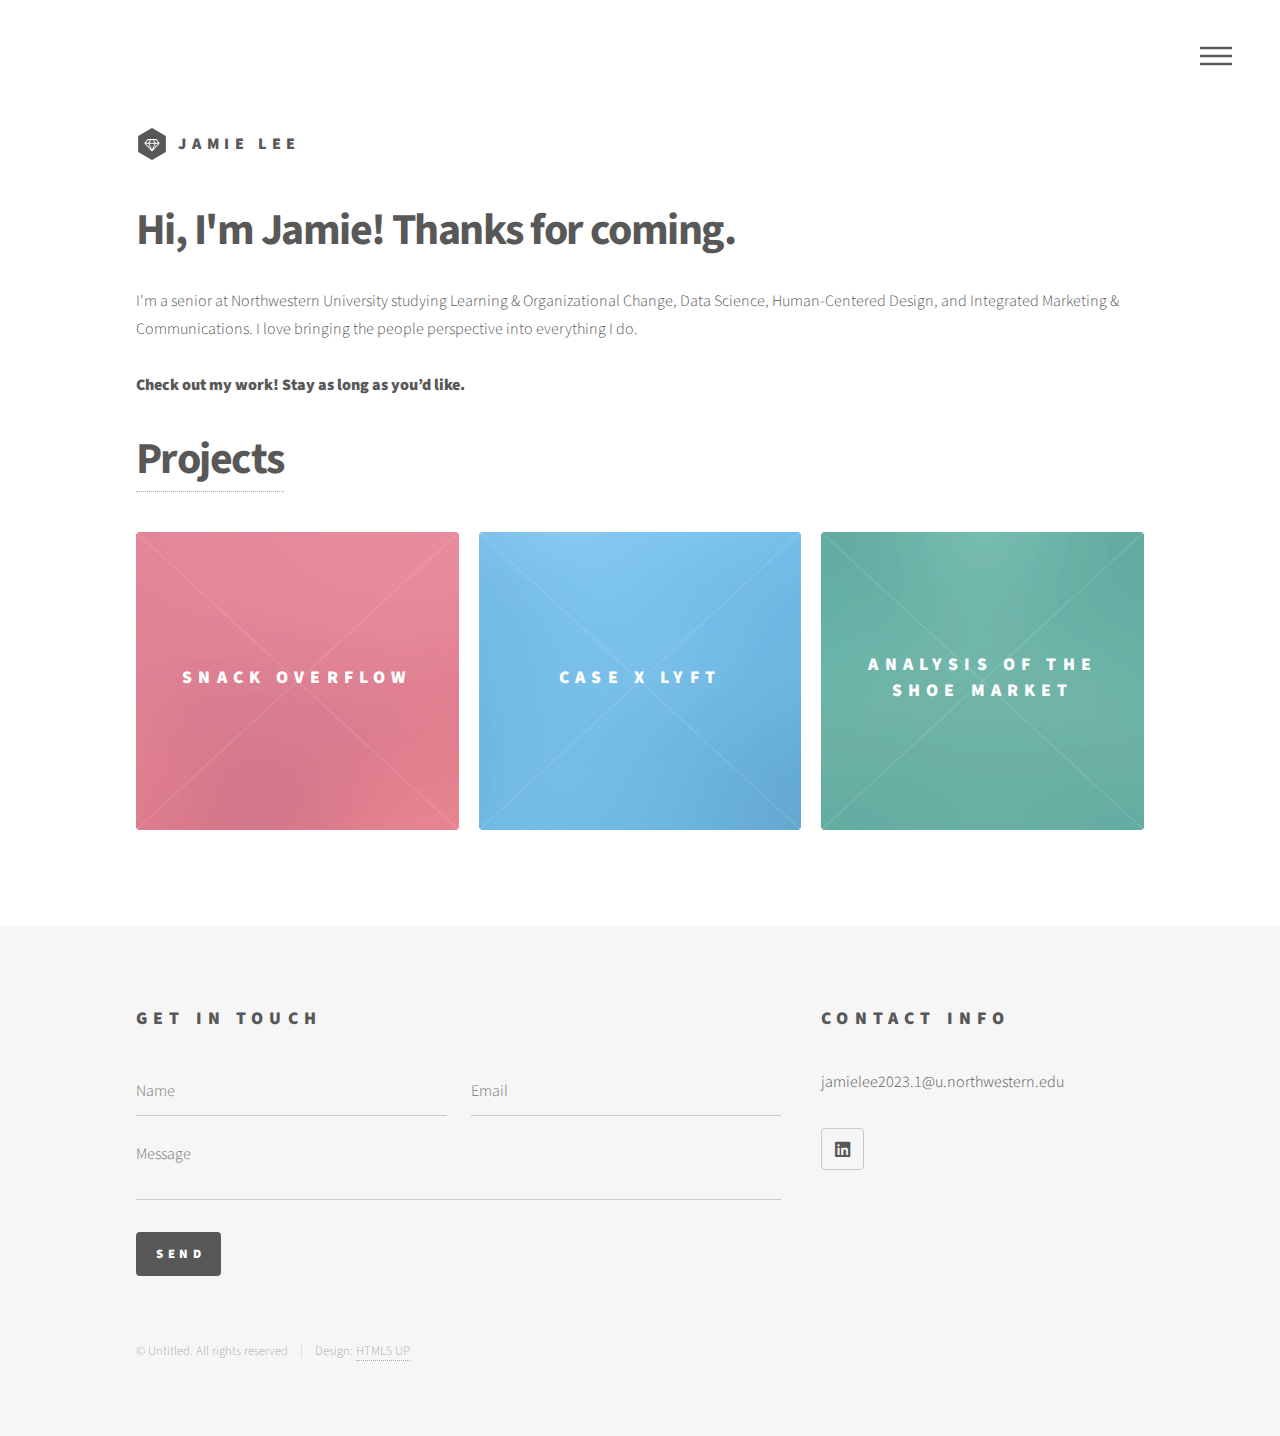
==== commit b6f54be1: "temp project remove" ====
--- a/index.html
+++ b/index.html
@@ -1,12 +1,8 @@
 <!DOCTYPE HTML>
-<!--
-	Phantom by HTML5 UP
-	html5up.net | @ajlkn
-	Free for personal and commercial use under the CCA 3.0 license (html5up.net/license)
--->
+
 <html>
 	<head>
-		<title>Phantom by HTML5 UP</title>
+		<title>Jamie Lee's Portfolio</title>
 		<meta charset="utf-8" />
 		<meta name="viewport" content="width=device-width, initial-scale=1, user-scalable=no" />
 		<link rel="stylesheet" href="assets/css/main.css" />
@@ -93,17 +89,7 @@
 										</div>
 									</a>
 								</article>
-								<article class="style4">
-									<span class="image">
-										<img src="images/pic04.jpg" alt="" />
-									</span>
-									<a href="Lee_Jamie_EDA_Long_Form.html">
-										<h2>COVID-19 and Vaccine Confidence Analysis</h2>
-										<div class="content">
-											<p>Conducting exploratory data analysis (EDA) using R</p>
-										</div>
-									</a>
-								</article>
+								
 								<!-- for later projects, squeeze here -->
 							</section>
 						</div>
--- a/assets/css/main.css
+++ b/assets/css/main.css
@@ -1,10 +1,10 @@
 @import url(fontawesome-all.min.css);
 @import url("https://fonts.googleapis.com/css?family=Source+Sans+Pro:300,700,900");
 
-/*
-	Phantom by HTML5 UP
-	html5up.net | @ajlkn
-	Free for personal and commercial use under the CCA 3.0 license (html5up.net/license)
+/*
+	Phantom by HTML5 UP
+	html5up.net | @ajlkn
+	Free for personal and commercial use under the CCA 3.0 license (html5up.net/license)
 */
 
 html, body, div, span, applet, object,
@@ -2355,12 +2355,37 @@
 		.image.main {
 			display: block;
 			margin: 0 0 3em 0;
-			width: 100%;
+			width: 70%;
 		}
 
 			.image.main img {
 				width: 100%;
 			}
+			
+
+  #smaller {
+    display: block;
+			margin: 0 0 3em 0;
+			width: 55%;
+  }
+  
+  #evensmaller{
+    display: block;
+			margin: 0 0 3em 0;
+			width: 30%;
+  }
+  
+  #betweensmaller{
+    display: block;
+			margin: 0 0 3em 0;
+			width: 45%;
+  }
+  
+   #small{
+    display: block;
+			margin: 0 0 3em 0;
+			width: 100%;
+  }
 
 			@media screen and (max-width: 736px) {
 
